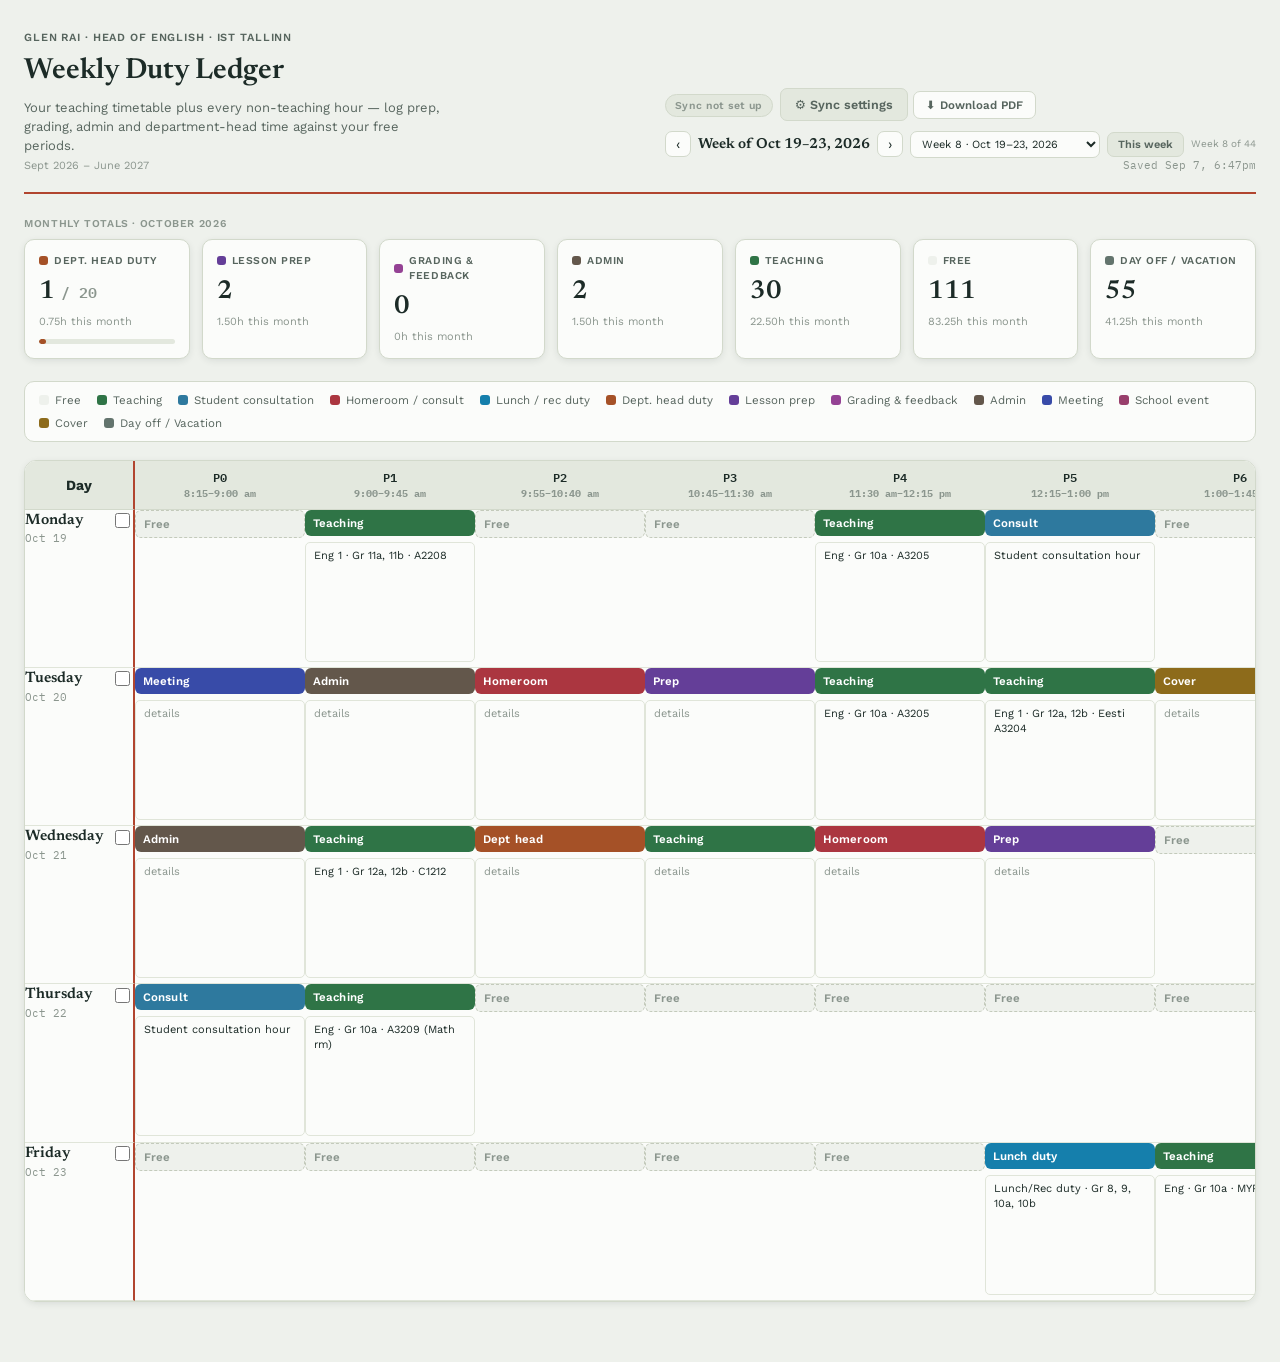
==== edit.html @ 65bb3ec4 "Add files via upload" ====
<!doctype html>
<html lang="en">
<head>
<meta charset="utf-8">
<meta name="viewport" content="width=device-width, initial-scale=1">
<title>Weekly Duty Ledger — Editor</title>
<link rel="preconnect" href="https://fonts.gstatic.com" crossorigin>
<link rel="stylesheet" href="https://fonts.googleapis.com/css2?family=Newsreader:ital,wght@0,500;0,600;1,500&family=Work+Sans:wght@400;500;600;700&family=IBM+Plex+Mono:wght@500;600&display=swap">
<link rel="stylesheet" href="style.css">
</head>
<body>
<div id="app">Loading…</div>
<div id="print-view" aria-hidden="true"></div>
<div id="pdf-render-slot" class="pdf-render-slot" aria-hidden="true"></div>
<div id="modal-root"></div>
<script>
  window.LEDGER_CONFIG = { editable: true, dataUrl: "./data.json" };
</script>
<script src="ledger.js"></script>
</body>
</html>
---- style.css ----
:root{
    --ground:#eef1ec;
    --surface:#fbfcfa;
    --surface-2:#e3e8de;
    --border:#d2d9cb;
    --border-soft:#e0e5d9;
    --ink:#1c2b27;
    --ink-soft:#57655e;
    --ink-faint:#8b968e;
    --accent:#2f5d4c;
    --accent-ink:#ffffff;
    --rule:#b1452f;
    --danger:#a8382f;
    --shadow-sm:0 2px 8px -2px rgba(28,43,39,0.14);
    --shadow:0 10px 28px -12px rgba(28,43,39,0.22);

    --cat-free-bg:#eef1ec; --cat-free-border:#c3cabb; --cat-free-ink:#8b968e;
    --cat-teaching-bg:#2f7446; --cat-teaching-ink:#ffffff;
    --cat-consult-bg:#2e799e; --cat-consult-ink:#ffffff;
    --cat-hr-bg:#ab3640; --cat-hr-ink:#ffffff;
    --cat-lunch-bg:#157fac; --cat-lunch-ink:#ffffff;
    --cat-head-bg:#a55127; --cat-head-ink:#ffffff;
    --cat-prep-bg:#643e98; --cat-prep-ink:#ffffff;
    --cat-grading-bg:#944294; --cat-grading-ink:#ffffff;
    --cat-admin-bg:#63574b; --cat-admin-ink:#ffffff;
    --cat-meeting-bg:#384ba8; --cat-meeting-ink:#ffffff;
    --cat-event-bg:#983e6b; --cat-event-ink:#ffffff;
    --cat-cover-bg:#8d6b1b; --cat-cover-ink:#ffffff;
    --cat-off-bg:#63746d; --cat-off-ink:#ffffff;
  }
  @media (prefers-color-scheme: dark){
    :root:not([data-theme="light"]){
      --ground:#121a17;
      --surface:#19231f;
      --surface-2:#202e28;
      --border:#2c3a33;
      --border-soft:#25332c;
      --ink:#e7ece6;
      --ink-soft:#a7b3ac;
      --ink-faint:#6d7972;
      --accent:#6fae94;
      --accent-ink:#0d1512;
      --rule:#e07a5c;
      --danger:#e08379;
      --shadow-sm:0 2px 8px -2px rgba(0,0,0,0.45);
      --shadow:0 10px 28px -12px rgba(0,0,0,0.6);

      --cat-free-bg:#1c2621; --cat-free-border:#33443b; --cat-free-ink:#7c8a82;
      --cat-teaching-bg:#7dbf93; --cat-teaching-ink:#0d2114;
      --cat-consult-bg:#8fbed6; --cat-consult-ink:#0d1a21;
      --cat-hr-bg:#daa0a4; --cat-hr-ink:#210d0e;
      --cat-lunch-bg:#47b3e1; --cat-lunch-ink:#0d1b21;
      --cat-head-bg:#dca589; --cat-head-ink:#21140d;
      --cat-prep-bg:#b49fd0; --cat-prep-ink:#150d21;
      --cat-grading-bg:#cda2cd; --cat-grading-ink:#210d21;
      --cat-admin-bg:#aa9e92; --cat-admin-ink:#211a12;
      --cat-meeting-bg:#a1aad9; --cat-meeting-ink:#0d1021;
      --cat-event-bg:#d09fb8; --cat-event-ink:#210d17;
      --cat-cover-bg:#d9b768; --cat-cover-ink:#211b0d;
      --cat-off-bg:#a7b4ae; --cat-off-ink:#121c18;
    }
  }
  :root[data-theme="dark"]{
    --ground:#121a17;
    --surface:#19231f;
    --surface-2:#202e28;
    --border:#2c3a33;
    --border-soft:#25332c;
    --ink:#e7ece6;
    --ink-soft:#a7b3ac;
    --ink-faint:#6d7972;
    --accent:#6fae94;
    --accent-ink:#0d1512;
    --rule:#e07a5c;
    --danger:#e08379;
    --shadow-sm:0 2px 8px -2px rgba(0,0,0,0.45);
    --shadow:0 10px 28px -12px rgba(0,0,0,0.6);

    --cat-free-bg:#1c2621; --cat-free-border:#33443b; --cat-free-ink:#7c8a82;
    --cat-teaching-bg:#7dbf93; --cat-teaching-ink:#0d2114;
    --cat-consult-bg:#8fbed6; --cat-consult-ink:#0d1a21;
    --cat-hr-bg:#daa0a4; --cat-hr-ink:#210d0e;
    --cat-lunch-bg:#47b3e1; --cat-lunch-ink:#0d1b21;
    --cat-head-bg:#dca589; --cat-head-ink:#21140d;
    --cat-prep-bg:#b49fd0; --cat-prep-ink:#150d21;
    --cat-grading-bg:#cda2cd; --cat-grading-ink:#210d21;
    --cat-admin-bg:#aa9e92; --cat-admin-ink:#211a12;
    --cat-meeting-bg:#a1aad9; --cat-meeting-ink:#0d1021;
    --cat-event-bg:#d09fb8; --cat-event-ink:#210d17;
    --cat-cover-bg:#d9b768; --cat-cover-ink:#211b0d;
    --cat-off-bg:#a7b4ae; --cat-off-ink:#121c18;
  }

  *{box-sizing:border-box;}
  html,body{margin:0;padding:0;}
  body{
    background:var(--ground);
    color:var(--ink);
    font-family:"Work Sans",system-ui,-apple-system,"Segoe UI",sans-serif;
    font-size:14px;
    line-height:1.45;
    -webkit-font-smoothing:antialiased;
  }
  @media (prefers-reduced-motion: reduce){ *{animation-duration:0.001ms !important; transition-duration:0.001ms !important;} }
  #app{max-width:1360px;margin:0 auto;padding:26px 24px 60px;}
  h1,h2{font-family:"Newsreader",Georgia,serif;font-weight:600;margin:0;text-wrap:balance;}
  .mono{font-family:"IBM Plex Mono","SF Mono",monospace;font-variant-numeric:tabular-nums;}
  button,select,input{font-family:inherit;}

  /* header */
  .topbar{display:flex;justify-content:space-between;align-items:flex-end;gap:20px;flex-wrap:wrap;margin-bottom:22px;padding-bottom:18px;border-bottom:2px solid var(--rule);}
  .eyebrow{font-size:11px;font-weight:600;letter-spacing:.08em;text-transform:uppercase;color:var(--ink-soft);}
  h1{font-size:29px;margin:5px 0 6px;}
  .sub{color:var(--ink-soft);font-size:13px;max-width:52ch;}
  .updated{font-size:11px;color:var(--ink-faint);text-align:right;}
  .status-pill{display:inline-block;font-size:10.5px;font-weight:600;letter-spacing:.04em;text-transform:uppercase;padding:3px 9px;border-radius:100px;background:var(--surface-2);color:var(--ink-soft);border:1px solid var(--border);margin-bottom:6px;}
  .year-range{font-size:11px;color:var(--ink-faint);margin-top:2px;}

  /* week nav */
  .week-nav{display:flex;align-items:center;gap:7px;margin-top:10px;flex-wrap:wrap;justify-content:flex-end;}
  .navbtn{border:1px solid var(--border);background:var(--surface);color:var(--ink);border-radius:7px;width:26px;height:26px;font-size:14px;line-height:1;cursor:pointer;display:flex;align-items:center;justify-content:center;flex:none;}
  .navbtn:disabled{opacity:.35;cursor:not-allowed;}
  .navbtn:hover:not(:disabled){border-color:var(--accent);color:var(--accent);}
  .week-label{font-family:"Newsreader",Georgia,serif;font-weight:600;font-size:14.5px;white-space:nowrap;}
  .week-jump{border:1px solid var(--border);background:var(--surface);color:var(--ink);border-radius:7px;padding:5px 7px;font-size:11px;font-family:inherit;max-width:190px;}
  .btn-today{border:1px solid var(--border);background:var(--surface-2);color:var(--ink-soft);border-radius:7px;padding:5px 10px;font-size:11px;font-weight:600;cursor:pointer;white-space:nowrap;}
  .btn-today:hover{border-color:var(--accent);color:var(--accent);}
  .week-count{font-size:10px;color:var(--ink-faint);white-space:nowrap;}
  .day-date{font-size:10.5px;color:var(--ink-faint);font-family:"IBM Plex Mono",monospace;}

  /* tally */
  .tally-caption{font-size:10.5px;font-weight:600;letter-spacing:.06em;text-transform:uppercase;color:var(--ink-faint);margin-bottom:8px;}
  .tally{display:grid;grid-template-columns:repeat(7,minmax(0,1fr));gap:12px;margin-bottom:22px;}
  .tile{background:var(--surface);border:1px solid var(--border);border-radius:10px;padding:13px 14px;box-shadow:var(--shadow-sm);}
  .tile-label{font-size:10.5px;font-weight:600;letter-spacing:.05em;text-transform:uppercase;color:var(--ink-soft);display:flex;align-items:center;gap:6px;}
  .tile-swatch{width:9px;height:9px;border-radius:3px;flex:none;}
  .tile-num{font-family:"Newsreader",Georgia,serif;font-weight:600;font-size:26px;margin-top:6px;}
  .tile-num .of{font-size:15px;color:var(--ink-faint);font-family:"IBM Plex Mono",monospace;}
  .tile-hrs{font-size:11px;color:var(--ink-faint);margin-top:2px;}
  .tile-bar{margin-top:9px;height:5px;border-radius:3px;background:var(--surface-2);overflow:hidden;}
  .tile-bar-fill{height:100%;border-radius:3px;background:var(--cat-head-bg);transition:width .25s ease;}
  .tile.hit .tile-num{color:var(--cat-teaching-bg);}

  /* legend */
  .legend{display:flex;flex-wrap:wrap;gap:6px 16px;margin-bottom:18px;padding:10px 14px;background:var(--surface);border:1px solid var(--border);border-radius:10px;}
  .legend-item{display:flex;align-items:center;gap:6px;font-size:11.5px;color:var(--ink-soft);}
  .legend-swatch{width:10px;height:10px;border-radius:3px;flex:none;}

  /* grid */
  .grid-wrap{overflow-x:auto;border:1px solid var(--border);border-radius:12px;box-shadow:var(--shadow-sm);background:var(--surface);}
  table.week{border-collapse:separate;border-spacing:0;width:100%;min-width:1900px;}
  table.week th,table.week td{border-bottom:1px solid var(--border-soft);padding:0;}
  table.week thead th{background:var(--surface-2);position:sticky;top:0;z-index:2;padding:8px 4px;text-align:center;border-bottom:1px solid var(--border);}
  .p-idx{font-family:"IBM Plex Mono",monospace;font-weight:600;font-size:12px;color:var(--ink);}
  .p-time{font-family:"IBM Plex Mono",monospace;font-size:9.5px;color:var(--ink-faint);white-space:nowrap;}
  th.daycol-head{position:sticky;left:0;top:0;z-index:3;text-align:left;padding-left:14px;background:var(--surface-2);border-right:2px solid var(--rule);}
  td.daycol{position:sticky;left:0;z-index:1;background:var(--surface);border-right:2px solid var(--rule);padding:10px 14px;vertical-align:top;}
  .day-name{font-family:"Newsreader",Georgia,serif;font-weight:600;font-size:15px;}
  .daycol-top{display:flex;align-items:center;justify-content:space-between;gap:8px;}
  .day-off-checkbox{width:15px;height:15px;flex:none;accent-color:var(--cat-off-bg);cursor:pointer;}
  .day-off-checkbox:disabled{opacity:.4;cursor:default;}
  td.pcell{width:170px;min-width:170px;vertical-align:top;padding:7px;}
  .cell-select{width:100%;border:none;border-radius:6px;padding:6px 8px;font-size:11.5px;font-weight:600;letter-spacing:.01em;appearance:none;-webkit-appearance:none;cursor:pointer;background-image:linear-gradient(45deg,transparent 50%,currentColor 50%),linear-gradient(135deg,currentColor 50%,transparent 50%);background-position:calc(100% - 11px) center,calc(100% - 6px) center;background-size:5px 5px,5px 5px;background-repeat:no-repeat;padding-right:20px;}
  .cell-select:focus-visible{outline:2px solid var(--accent);outline-offset:1px;}
  .cell-select[data-cat="free"]{background-image:none;padding-right:8px;border:1px dashed var(--cat-free-border);}
  .cell-label{width:100%;height:120px;margin-top:6px;border:1px solid var(--border-soft);background:var(--surface);color:var(--ink);border-radius:5px;padding:6px 8px;font-size:11px;line-height:1.35;resize:none;font-family:inherit;}
  .cell-label:focus-visible{outline:2px solid var(--accent);outline-offset:1px;}
  .cell-label::placeholder{color:var(--ink-faint);}

  .foot{margin-top:20px;font-size:11.5px;color:var(--ink-faint);border-top:1px solid var(--border-soft);padding-top:14px;}

  @media (max-width:720px){
    .tally{grid-template-columns:repeat(2,minmax(0,1fr));}
  }

  .btn-export{border:1px solid var(--border);background:var(--surface);color:var(--ink-soft);border-radius:7px;padding:6px 12px;font-size:11.5px;font-weight:600;cursor:pointer;white-space:nowrap;}
  .btn-export:hover:not(:disabled){border-color:var(--accent);color:var(--accent);}
  .btn-export:disabled{opacity:.55;cursor:default;}

  /* ---- PDF month-picker modal ---- */
  .pdf-modal-overlay{position:fixed;inset:0;background:rgba(15,22,19,0.5);display:flex;align-items:center;justify-content:center;z-index:50;padding:20px;}
  .pdf-modal{background:var(--surface);border:1px solid var(--border);border-radius:12px;padding:22px 24px;max-width:440px;width:100%;box-shadow:var(--shadow);}
  .pdf-modal h2{font-size:17px;margin-bottom:4px;}
  .pdf-modal .sub{color:var(--ink-soft);font-size:12px;margin-bottom:14px;}
  .pdf-month-head{display:flex;justify-content:space-between;align-items:center;margin-bottom:8px;}
  .pdf-month-head .label{font-size:10.5px;font-weight:600;letter-spacing:.05em;text-transform:uppercase;color:var(--ink-faint);}
  .pdf-month-links{display:flex;gap:10px;}
  .link-btn{background:none;border:none;color:var(--accent);font-size:11px;font-weight:600;cursor:pointer;padding:0;}
  .link-btn:hover{text-decoration:underline;}
  .pdf-month-list{display:grid;grid-template-columns:repeat(2,1fr);gap:7px 14px;max-height:250px;overflow-y:auto;margin-bottom:16px;padding:2px;}
  .pdf-month-item{display:flex;align-items:center;gap:7px;font-size:12.5px;color:var(--ink);}
  .pdf-month-item input{flex:none;}
  .pdf-modal-note{font-size:11px;color:var(--ink-faint);margin:-4px 0 14px;}
  .pdf-modal-actions{display:flex;justify-content:flex-end;gap:9px;}
  .btn-primary{background:var(--accent);color:var(--accent-ink);border:none;border-radius:7px;padding:8px 16px;font-size:12.5px;font-weight:600;cursor:pointer;}
  .btn-primary:disabled{opacity:.5;cursor:default;}
  .btn-secondary{background:var(--surface-2);color:var(--ink-soft);border:1px solid var(--border);border-radius:7px;padding:8px 14px;font-size:12.5px;font-weight:600;cursor:pointer;}
  .pdf-progress{font-size:11.5px;color:var(--ink-soft);margin-top:2px;margin-bottom:14px;}
  .pdf-error{font-size:11.5px;color:var(--danger);margin:-4px 0 14px;}
  .pdf-render-slot{position:fixed;left:-10000px;top:0;width:1123px;height:794px;background:#ffffff;overflow:hidden;padding:40px 44px;box-sizing:border-box;}

  /* ---- GitHub sync: status pill + settings modal fields ---- */
  .sync-status{display:inline-block;font-size:10.5px;font-weight:600;letter-spacing:.03em;padding:3px 9px;border-radius:100px;background:var(--surface-2);color:var(--ink-soft);border:1px solid var(--border);margin-right:2px;white-space:nowrap;}
  .sync-status.sync-ok{color:var(--cat-teaching-bg);border-color:var(--cat-teaching-bg);}
  .sync-status.sync-error{color:var(--danger);border-color:var(--danger);}
  .sync-status.sync-syncing{color:var(--accent);border-color:var(--accent);}
  .sync-status.sync-unconfigured{color:var(--ink-faint);}
  .gh-field{display:flex;flex-direction:column;gap:3px;margin-bottom:11px;font-size:11.5px;font-weight:600;color:var(--ink-soft);}
  .gh-field input{font:inherit;font-weight:400;font-size:13px;color:var(--ink);background:var(--surface-2);border:1px solid var(--border);border-radius:6px;padding:7px 9px;width:100%;box-sizing:border-box;}
  .gh-field input:focus{outline:none;border-color:var(--accent);}

  /* ---- print / PDF export: hidden on screen, shown only via @media print ---- */
  #print-view{display:none;}
  .print-header{margin-bottom:14px;}
  .print-eyebrow{font-size:11px;font-weight:700;letter-spacing:.08em;text-transform:uppercase;color:var(--ink-soft);}
  .print-title{font-family:"Newsreader",Georgia,serif;font-weight:600;font-size:20px;margin:4px 0 2px;color:var(--ink);}
  .print-meta{font-size:10.5px;color:var(--ink-faint);margin-bottom:10px;}
  .print-legend{display:flex;flex-wrap:wrap;gap:5px 14px;padding:8px 12px;background:var(--surface-2);border-radius:8px;}
  .print-legend .legend-item{font-size:9.5px;}
  .print-week-page{margin-top:14px;}
  .print-week-page:first-of-type{margin-top:16px;}
  .print-month-label{font-family:"Newsreader",Georgia,serif;font-weight:600;font-size:19px;margin:0 0 6px;color:var(--ink);}
  .print-week-title{font-family:"Newsreader",Georgia,serif;font-weight:600;font-size:13px;color:var(--ink-soft);margin:0 0 8px;}
  .print-grid-wrap{border:1px solid var(--border);border-radius:9px;overflow:hidden;}
  table.print-table{width:100%;border-collapse:collapse;table-layout:fixed;}
  table.print-table th,table.print-table td{border:1px solid var(--border-soft);padding:3px 4px;vertical-align:top;}
  table.print-table thead th{background:var(--surface-2);text-align:center;padding:4px 2px;}
  .print-p-idx{font-family:"IBM Plex Mono",monospace;font-weight:600;font-size:9px;color:var(--ink);}
  .print-p-time{font-family:"IBM Plex Mono",monospace;font-size:7px;color:var(--ink-faint);white-space:nowrap;}
  td.print-daycol{background:var(--surface-2);width:64px;}
  .print-day-name{font-family:"Newsreader",Georgia,serif;font-weight:600;font-size:10.5px;color:var(--ink);}
  .print-day-date{font-family:"IBM Plex Mono",monospace;font-size:7.5px;color:var(--ink-faint);}
  td.print-pcell{height:86px;}
  .print-badge{display:block;border-radius:4px;font-size:7.5px;font-weight:700;padding:2px 4px;line-height:1.25;}
  .print-badge.is-free{background:none;border:1px dashed var(--cat-free-border);color:var(--cat-free-ink);text-align:center;}
  .print-detail{font-size:6.5px;color:var(--ink-soft);margin-top:3px;line-height:1.3;}

  @media print{
    body *{visibility:hidden;}
    #print-view, #print-view *{visibility:visible;}
    #print-view{display:block;position:absolute;left:0;top:0;width:100%;}
    *{-webkit-print-color-adjust:exact;print-color-adjust:exact;color-adjust:exact;}
    .print-week-page{page-break-after:always;break-after:page;}
    .print-week-page:last-child{page-break-after:auto;break-after:auto;}
    @page{size:landscape;margin:11mm;}
  }
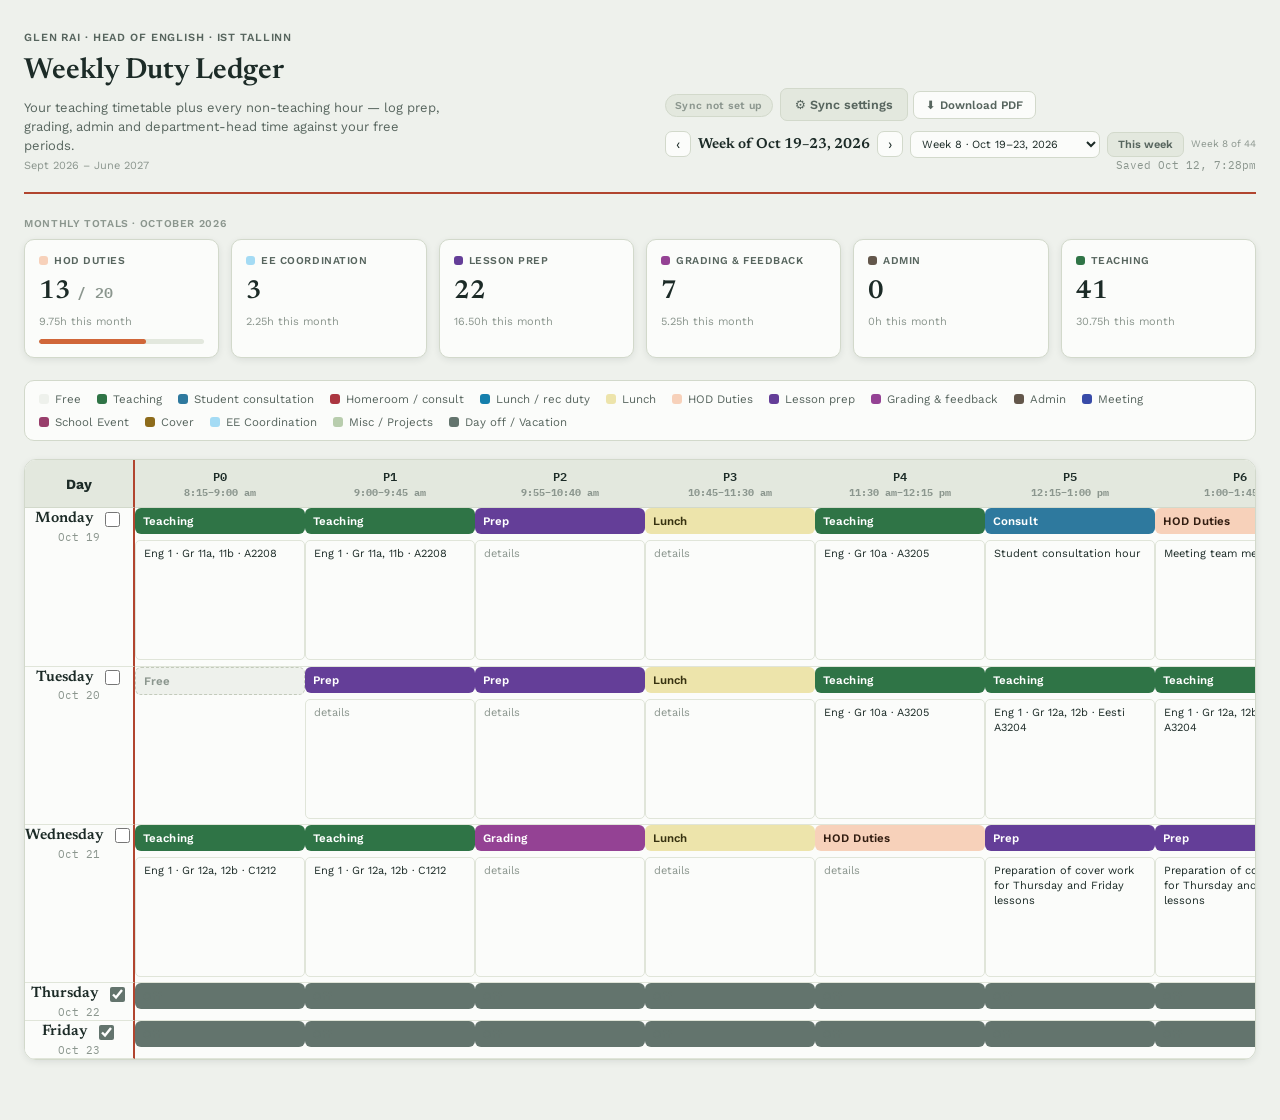
==== commit 613da9fa: "Add files via upload" ====
--- a/edit.html
+++ b/edit.html
@@ -4,6 +4,9 @@
 <meta charset="utf-8">
 <meta name="viewport" content="width=device-width, initial-scale=1">
 <title>Weekly Duty Ledger — Editor</title>
+<link rel="icon" href="favicon.svg" type="image/svg+xml">
+<link rel="icon" href="favicon.ico" sizes="48x48">
+<link rel="apple-touch-icon" href="apple-touch-icon.png">
 <link rel="preconnect" href="https://fonts.gstatic.com" crossorigin>
 <link rel="stylesheet" href="https://fonts.googleapis.com/css2?family=Newsreader:ital,wght@0,500;0,600;1,500&family=Work+Sans:wght@400;500;600;700&family=IBM+Plex+Mono:wght@500;600&display=swap">
 <link rel="stylesheet" href="style.css">
--- a/style.css
+++ b/style.css
@@ -19,13 +19,16 @@
     --cat-consult-bg:#2e799e; --cat-consult-ink:#ffffff;
     --cat-hr-bg:#ab3640; --cat-hr-ink:#ffffff;
     --cat-lunch-bg:#157fac; --cat-lunch-ink:#ffffff;
-    --cat-head-bg:#a55127; --cat-head-ink:#ffffff;
+    --cat-lunchbreak-bg:#ede4ab; --cat-lunchbreak-ink:#373210;
+    --cat-head-bg:#f7d1ba; --cat-head-ink:#321d11; --cat-head-bar:#d06639;
     --cat-prep-bg:#643e98; --cat-prep-ink:#ffffff;
     --cat-grading-bg:#944294; --cat-grading-ink:#ffffff;
     --cat-admin-bg:#63574b; --cat-admin-ink:#ffffff;
     --cat-meeting-bg:#384ba8; --cat-meeting-ink:#ffffff;
     --cat-event-bg:#983e6b; --cat-event-ink:#ffffff;
     --cat-cover-bg:#8d6b1b; --cat-cover-ink:#ffffff;
+    --cat-ee-bg:#a4dbf4; --cat-ee-ink:#0f2a3d;
+    --cat-misc-bg:#b8cdad; --cat-misc-ink:#212e19;
     --cat-off-bg:#63746d; --cat-off-ink:#ffffff;
   }
   @media (prefers-color-scheme: dark){
@@ -50,13 +53,16 @@
       --cat-consult-bg:#8fbed6; --cat-consult-ink:#0d1a21;
       --cat-hr-bg:#daa0a4; --cat-hr-ink:#210d0e;
       --cat-lunch-bg:#47b3e1; --cat-lunch-ink:#0d1b21;
-      --cat-head-bg:#dca589; --cat-head-ink:#21140d;
+      --cat-lunchbreak-bg:#dace81; --cat-lunchbreak-ink:#24200a;
+      --cat-head-bg:#efbc9f; --cat-head-ink:#21140d; --cat-head-bar:#efbc9f;
       --cat-prep-bg:#b49fd0; --cat-prep-ink:#150d21;
       --cat-grading-bg:#cda2cd; --cat-grading-ink:#210d21;
       --cat-admin-bg:#aa9e92; --cat-admin-ink:#211a12;
       --cat-meeting-bg:#a1aad9; --cat-meeting-ink:#0d1021;
       --cat-event-bg:#d09fb8; --cat-event-ink:#210d17;
       --cat-cover-bg:#d9b768; --cat-cover-ink:#211b0d;
+      --cat-ee-bg:#a3e3fa; --cat-ee-ink:#0d1b21;
+      --cat-misc-bg:#a8c398; --cat-misc-ink:#151f0f;
       --cat-off-bg:#a7b4ae; --cat-off-ink:#121c18;
     }
   }
@@ -81,13 +87,16 @@
     --cat-consult-bg:#8fbed6; --cat-consult-ink:#0d1a21;
     --cat-hr-bg:#daa0a4; --cat-hr-ink:#210d0e;
     --cat-lunch-bg:#47b3e1; --cat-lunch-ink:#0d1b21;
-    --cat-head-bg:#dca589; --cat-head-ink:#21140d;
+    --cat-lunchbreak-bg:#dace81; --cat-lunchbreak-ink:#24200a;
+    --cat-head-bg:#efbc9f; --cat-head-ink:#21140d; --cat-head-bar:#efbc9f;
     --cat-prep-bg:#b49fd0; --cat-prep-ink:#150d21;
     --cat-grading-bg:#cda2cd; --cat-grading-ink:#210d21;
     --cat-admin-bg:#aa9e92; --cat-admin-ink:#211a12;
     --cat-meeting-bg:#a1aad9; --cat-meeting-ink:#0d1021;
     --cat-event-bg:#d09fb8; --cat-event-ink:#210d17;
     --cat-cover-bg:#d9b768; --cat-cover-ink:#211b0d;
+    --cat-ee-bg:#a3e3fa; --cat-ee-ink:#0d1b21;
+    --cat-misc-bg:#a8c398; --cat-misc-ink:#151f0f;
     --cat-off-bg:#a7b4ae; --cat-off-ink:#121c18;
   }
 
@@ -130,7 +139,7 @@
 
   /* tally */
   .tally-caption{font-size:10.5px;font-weight:600;letter-spacing:.06em;text-transform:uppercase;color:var(--ink-faint);margin-bottom:8px;}
-  .tally{display:grid;grid-template-columns:repeat(7,minmax(0,1fr));gap:12px;margin-bottom:22px;}
+  .tally{display:grid;grid-template-columns:repeat(6,minmax(0,1fr));gap:12px;margin-bottom:22px;}
   .tile{background:var(--surface);border:1px solid var(--border);border-radius:10px;padding:13px 14px;box-shadow:var(--shadow-sm);}
   .tile-label{font-size:10.5px;font-weight:600;letter-spacing:.05em;text-transform:uppercase;color:var(--ink-soft);display:flex;align-items:center;gap:6px;}
   .tile-swatch{width:9px;height:9px;border-radius:3px;flex:none;}
@@ -138,7 +147,7 @@
   .tile-num .of{font-size:15px;color:var(--ink-faint);font-family:"IBM Plex Mono",monospace;}
   .tile-hrs{font-size:11px;color:var(--ink-faint);margin-top:2px;}
   .tile-bar{margin-top:9px;height:5px;border-radius:3px;background:var(--surface-2);overflow:hidden;}
-  .tile-bar-fill{height:100%;border-radius:3px;background:var(--cat-head-bg);transition:width .25s ease;}
+  .tile-bar-fill{height:100%;border-radius:3px;background:var(--cat-head-bar);transition:width .25s ease;}
   .tile.hit .tile-num{color:var(--cat-teaching-bg);}
 
   /* legend */
@@ -154,9 +163,9 @@
   .p-idx{font-family:"IBM Plex Mono",monospace;font-weight:600;font-size:12px;color:var(--ink);}
   .p-time{font-family:"IBM Plex Mono",monospace;font-size:9.5px;color:var(--ink-faint);white-space:nowrap;}
   th.daycol-head{position:sticky;left:0;top:0;z-index:3;text-align:left;padding-left:14px;background:var(--surface-2);border-right:2px solid var(--rule);}
-  td.daycol{position:sticky;left:0;z-index:1;background:var(--surface);border-right:2px solid var(--rule);padding:10px 14px;vertical-align:top;}
+  td.daycol{position:sticky;left:0;z-index:1;background:var(--surface);border-right:2px solid var(--rule);padding:10px 14px;vertical-align:top;text-align:center;}
   .day-name{font-family:"Newsreader",Georgia,serif;font-weight:600;font-size:15px;}
-  .daycol-top{display:flex;align-items:center;justify-content:space-between;gap:8px;}
+  .daycol-top{display:flex;align-items:center;justify-content:center;gap:8px;}
   .day-off-checkbox{width:15px;height:15px;flex:none;accent-color:var(--cat-off-bg);cursor:pointer;}
   .day-off-checkbox:disabled{opacity:.4;cursor:default;}
   td.pcell{width:170px;min-width:170px;vertical-align:top;padding:7px;}
@@ -202,7 +211,8 @@
   /* ---- GitHub sync: status pill + settings modal fields ---- */
   .sync-status{display:inline-block;font-size:10.5px;font-weight:600;letter-spacing:.03em;padding:3px 9px;border-radius:100px;background:var(--surface-2);color:var(--ink-soft);border:1px solid var(--border);margin-right:2px;white-space:nowrap;}
   .sync-status.sync-ok{color:var(--cat-teaching-bg);border-color:var(--cat-teaching-bg);}
-  .sync-status.sync-error{color:var(--danger);border-color:var(--danger);}
+  .sync-status.sync-error{color:var(--danger);border-color:var(--danger);cursor:pointer;}
+  .sync-status.sync-error:hover{background:var(--danger);color:#fff;}
   .sync-status.sync-syncing{color:var(--accent);border-color:var(--accent);}
   .sync-status.sync-unconfigured{color:var(--ink-faint);}
   .gh-field{display:flex;flex-direction:column;gap:3px;margin-bottom:11px;font-size:11.5px;font-weight:600;color:var(--ink-soft);}
